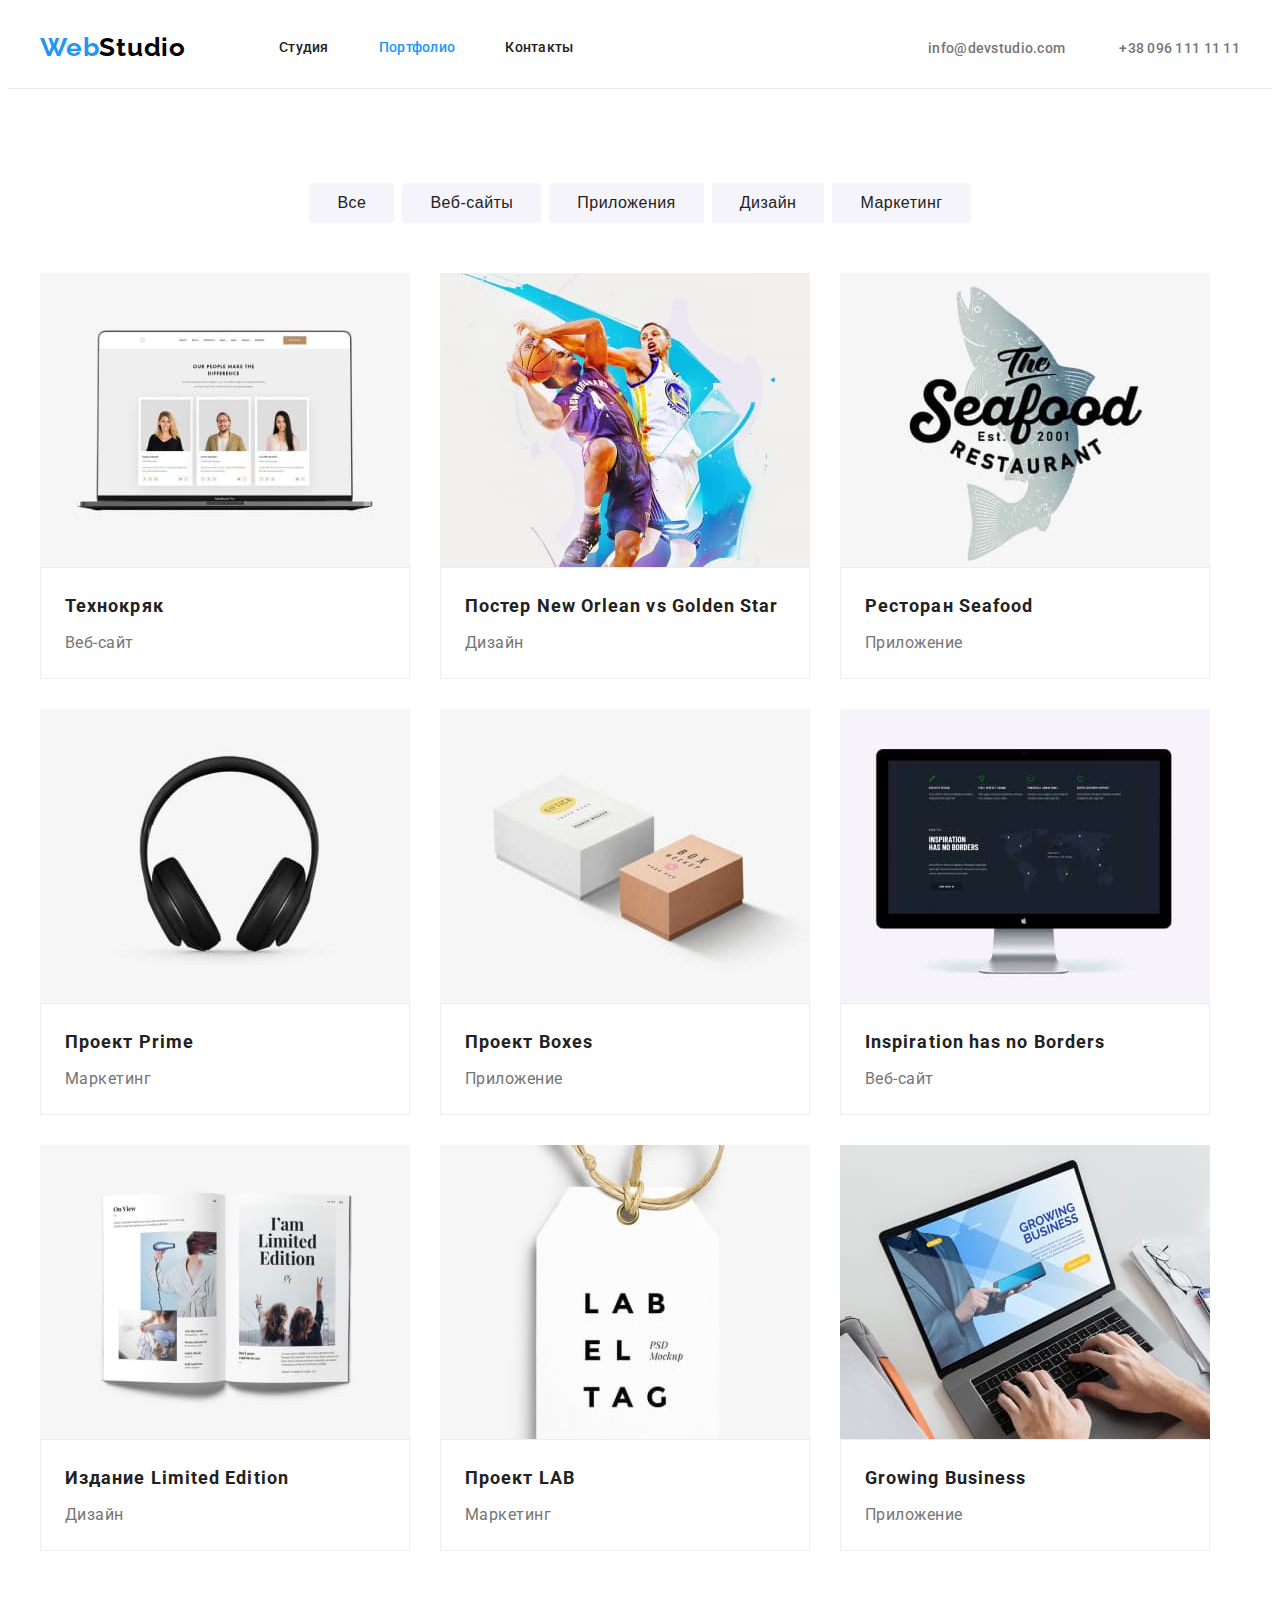
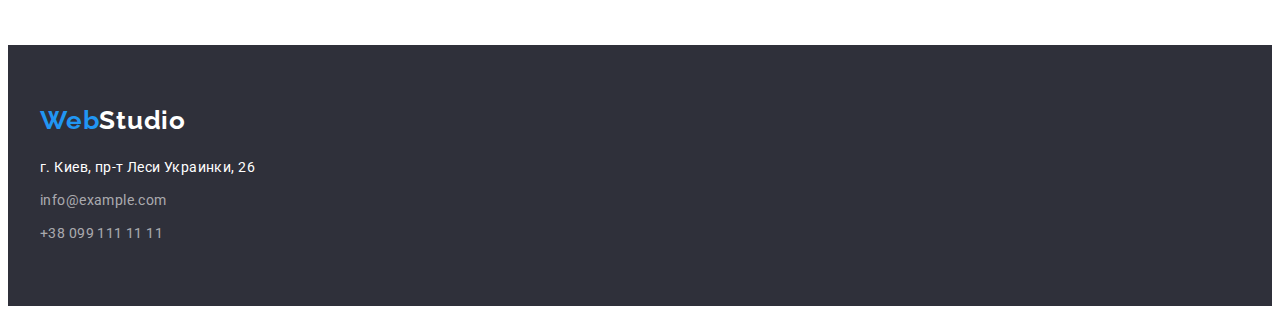
==== portfolio.html @ 8f037b8e "ДЗ-4 создал репозиторий" ====
<!DOCTYPE html>
<html lang="en">
<head>
    <meta charset="UTF-8">
    <meta http-equiv="X-UA-Compatible" content="IE=edge">
    <meta name="viewport" content="width=device-width, initial-scale=1.0">
    <link rel="preconnect" href="https://fonts.googleapis.com">
    <link rel="preconnect" href="https://fonts.gstatic.com" crossorigin>
    <link
        href="https://fonts.googleapis.com/css2?family=Raleway:wght@700&family=Roboto:wght@400;500;700;900&family=Shizuru&display=swap"
        rel="stylesheet">
    <link rel="stylesheet" href="https://cdnjs.cloudflare.com/ajax/libs/modern-normalize/1.1.0/modern-normalize.min.css"
        integrity="sha512-wpPYUAdjBVSE4KJnH1VR1HeZfpl1ub8YT/NKx4PuQ5NmX2tKuGu6U/JRp5y+Y8XG2tV+wKQpNHVUX03MfMFn9Q=="
        crossorigin="anonymous" referrerpolicy="no-referrer" />
    <title>Портфолио</title>
    <link rel="stylesheet" href="./css/styles.css">
</head>
<body>
    <header class="header">
        <div class="container">
            <div class="container-flex">
                <a href="index.html" class="logo"><span class="logo-styles">Web</span>Studio</a>
                <nav class="header-nav">
                    <ul class="header-list">
                        <li class="header-items"><a class="header-item" href="index.html">Студия</a></li>
                        <li class="header-items"><a class="header-item current" href="portfolio.html">Портфолио</a></li>
                        <li class="header-items"><a class="header-item" href="#contacts">Контакты</a></li>
                    </ul>
                </nav>
                <div class="active-link">
                    <a href="mailto:info@devstudio.com" class="header-mail">info@devstudio.com</a>
                    <a href="tel:+380961111111" class="header-tel">+38 096 111 11 11</a>
                </div>
            </div>
        </div>
    </header>
    <main class="portfolio-main">
        <section class="portfolio-main-section  conteiner-indent section">
            <div class="container">
                <h2 hidden lang="en">filter button</h2>
                <ul class="portfolio-main-btn">
                    <li class="portfolio-main-btn-item"><button type="button" class="portfolio-btn"><span class="portfolio-text-btn">Все</span></button></li>
                    <li class="portfolio-main-btn-item"><button type="button" class="portfolio-btn"><span class="portfolio-text-btn">Веб-сайты</span></button></li>
                    <li class="portfolio-main-btn-item"><button type="button" class="portfolio-btn"><span class="portfolio-text-btn">Приложения</span></button></li>
                    <li class="portfolio-main-btn-item"><button type="button" class="portfolio-btn"><span class="portfolio-text-btn">Дизайн</span></button></li>
                    <li class="portfolio-main-btn-item"><button type="button" class="portfolio-btn"><span class="portfolio-text-btn">Маркетинг</span></button></li>
                </ul>
                <ul class="portfolio-main-content">
                    <li class="portfolio-main-content-item">
                        <img src="./images/our-possibilities.jpg" alt="web-site" width="370" height="294" class="portfolio-main-img">
                        <div class="content-border">
                            <h3 class="portfolio-main-heading">Технокряк</h3>
                            <p class="portfolio-main-text">Веб-сайт</p>
                        </div>
                    </li>
                    <li class="portfolio-main-content-item">
                        <img src="./images/our-possibilities-1.jpg" alt="design" width="370" height="294" class="portfolio-main-img">
                        <div class="content-border">
                            <h3 class="portfolio-main-heading">Постер <span lang="en">New Orlean vs Golden Star</span></h3>
                            <p class="portfolio-main-text">Дизайн</p>
                        </div>
                    </li>
                    <li class="portfolio-main-content-item">
                        <img src="./images/our-possibilities-2.jpg" alt="appendix" width="370" height="294" class="portfolio-main-img">
                        <div class="content-border">
                            <h3 class="portfolio-main-heading">Ресторан <span lang="en">Seafood</span></h3>
                            <p class="portfolio-main-text">Приложение</p>
                        </div>
                    </li>
                    <li class="portfolio-main-content-item">
                        <img src="./images/our-possibilities-3.jpg" alt="marketing" width="370" height="294" class="portfolio-main-img">
                        <div class="content-border">
                        <h3 class="portfolio-main-heading">Проект <span lang="en">Prime</span></h3>
                        <p class="portfolio-main-text">Маркетинг</p>
                        </div>
                    </li>
                    <li class="portfolio-main-content-item">
                        <img src="./images/our-possibilities-4.jpg" alt="appendix" width="370" height="294" class="portfolio-main-img">
                        <div class="content-border">
                            <h3 class="portfolio-main-heading">Проект <span lang="en">Boxes</span></h3>
                            <p class="portfolio-main-text">Приложение</p>
                        </div>
                    </li>
                    <li class="portfolio-main-content-item">
                        <img src="./images/our-possibilities-5.jpg" alt="web-site" width="370" height="294" class="portfolio-main-img">
                       <div class="content-border">
                            <h3 lang="en" class="portfolio-main-heading">Inspiration has no Borders</h3>
                            <p class="portfolio-main-text">Веб-сайт</p>
                        </div>
                    </li>
                    <li class="portfolio-main-content-item">
                        <img src="./images/our-possibilities-6.jpg" alt="design" width="370" height="294" class="portfolio-main-img">
                        <div class="content-border">
                            <h3 class="portfolio-main-heading">Издание <span lang="en">Limited Edition</span></h3>
                            <p class="portfolio-main-text">Дизайн</p>
                        </div>
                    </li>
                    <li class="portfolio-main-content-item">
                        <img src="./images/our-possibilities-7.jpg" alt="marketing" width="370" height="294" class="portfolio-main-img">
                        <div class="content-border">
                            <h3 class="portfolio-main-heading">Проект <span lang="en">LAB</span></h3>
                            <p class="portfolio-main-text">Маркетинг</p>
                        </div>
                    </li>
                    <li class="portfolio-main-content-item">
                        <img src="./images/our-possibilities-8.jpg" alt="appendix" width="370" height="294" class="portfolio-main-img">
                        <div class="content-border">
                            <h3 lang="en" class="portfolio-main-heading">Growing Business</h3>
                            <p class="portfolio-main-text">Приложение</p>
                        </div>
                    </li>
                </ul>
            </div>
        </section>
    </main>
<footer class="footer" id="contacts">
    <div class="container">
        <a href="index.html" class="logo"><span class="logo-styles">Web</span><span
                class="footer-logo-item">Studio</span></a>
        <address class="footer-address">г. Киев, пр-т Леси Украинки, 26</address>
        <a href="mailto:info@example.com" class="footer-mail-text">info@example.com</a>
        <a href="tel:+380991111111" class="footer-tel-text">+38 099 111 11 11</a>
    </div>
</footer>
</body>
</html>
---- css/styles.css ----
:root {
    --title-nav-text-color: #212121;
    --active-text-color: #2196F3;
    --item-text-color: #757575;
    --white-text-color: #ffffff;
    --black-text-color: #000000;
    --footer-address-text-color: rgba(255, 255, 255, 0.6);
    --background: #2F303A;
    --background-color-team: #F5F4FA;

}

body {
    font-family: "Roboto", 'Times New Roman', Times, sans-serif;
    color: var(--item-text-color);
}

.container {
    width: 1200px;
    padding: 0 15px;
    margin: 0 auto;
}

.section {
    margin: auto;
}

p, h1, h2, h3, h4, h5 ,h6 {
    margin: 0;
}

ul, 
ol {
    margin: 0;
    padding-left: 0;
}

/*  Header index */

.header {
    border-bottom: 1px solid #ECECEC;
    margin: 0 auto;
    padding-top: 24px;
    padding-bottom: 25px;
}

.container-flex {
    display: flex;
    flex-direction: row;
    align-items: center;
    
}

.header-logo-container {
    padding-top: 24px;
}

.logo {
    margin-right: 93px;
    font-family: 'Raleway';
    font-weight: 700;
    font-size: 26px;
    line-height: 1.2;
    letter-spacing: 0.03em;
    color: var(--black-text-color);
}

.logo-styles {
    color: var(--active-text-color);
}

li{
    list-style: none;
}

a {
    text-decoration: none;
    color: var(--title-nav-text-color);
}

.header-list {
    display: flex;
    font-weight: 500;
    font-size: 14px;
    line-height: 1.14;
    letter-spacing: 0.02em;
}

.header-items {
    margin-right: 50px;
}

.header-items:last-child {
    margin: 0;
}

.header-items>a:hover,
.header-items>a:focus {
    color: var(--active-text-color);
}

.header-item.current {
    color: var(--active-text-color);
}

.header-mail, .header-tel {
    font-weight: 500;
    font-size: 14px;
    line-height: 1.14;
    letter-spacing: 0.02em;
    color: var(--item-text-color);
}

.header-mail {
    margin-right: 50px;
}

.active-link>a:hover, .active-link>a:focus{
    color: var(--active-text-color);
}

.active-link {
    margin-left: auto;
}

/* Main index */

 /* Section main-lead */

 .main-lead {
     padding-top: 200px;
     padding-bottom: 200px;
 }

.main-text{
    height: 600px;
    margin: auto;
    display: flex;
    flex-direction: column;

    background: var(--background);
}

.main-heading {
    max-width: 696px;
    margin-left: auto;
    margin-right: auto;
    margin-bottom: 30px;

    font-weight: 900;
    font-size: 44px;
    line-height: 1.36;
    text-align: center;
    letter-spacing: 0.06em;
    text-transform: uppercase;
    color: var(--white-text-color);
}
.main-btn {
    width: 200px;
    height: 50px;
    margin: 0 auto;
    border: none;

    box-shadow: 0px 4px 4px rgba(0, 0, 0, 0.15);
    border-radius: 4px;
    background-color: var(--active-text-color);
    cursor: pointer;
}

.main-btn:hover {
    background: #188CE8;
    box-shadow: 0px 4px 4px rgba(0, 0, 0, 0.15);
    border-radius: 4px;
}

.main-btn-text {
    font-family: inherit;
    font-style: normal;
    font-weight: 700;
    font-size: 16px;
    line-height: 30px;
    display: block;
    align-items: center;
    text-align: center;
    letter-spacing: 0.06em;
    color: var(--white-text-color);
}

/* Main-quality */

.main-list-content {
    padding-top: 94px;
}

.main-list {
    display: flex;
}

.main-item {
    margin-right: 30px;
}

.main-item:last-child {
    margin: 0;
}

.main-item-heading {
    margin-bottom: 10px;
    font-weight: 700;
    font-size: 14px;
    line-height: 16px;
    letter-spacing: 0.03em;
    text-transform: uppercase;
    color: var(--title-nav-text-color);
}

.main-item-text {
    width: 270px;

    font-weight: 400;
    font-size: 14px;
    line-height: 1.7;
    letter-spacing: 0.03em;
    color: var(--item-text-color);
}

/* Section main-skills */

img {
    display: block;
}

.main-skills {
    padding-top: 94px;
    padding-bottom: 94px;
}

.main-heading-text {
    font-weight: 700;
    font-size: 36px;
    line-height: 42px;
    text-align: center;
    letter-spacing: 0.03em;
    color: var(--title-nav-text-color);
}

.main-img {
    display: flex;
}

.main-img-item {
    margin-right: 30px;
}

.main-img-item:last-child {
    margin: 0;
}

.main-skills-heading {
    margin-bottom: 50px;
}
    
ul.main-img li {
    display: inline;
}

/* Section main-team */

.main-team {
    padding-top: 94px;
    padding-bottom: 94px;
    margin: auto;
    background-color: var(--background-color-team);
}

.main-team-heading {
    margin-bottom: 50px;
}

.main-team-list {
    display: flex;
}

.main-team-item {
    margin-right: 30px;
    width: 270px;
    height: 368px;

    text-align: center;

    box-shadow: 0px 1px 3px rgba(0, 0, 0, 0.12),
    0px 1px 1px rgba(0, 0, 0, 0.14),
    0px 2px 1px rgba(0, 0, 0, 0.2);
    border-radius: 0px 0px 4px 4px;
}

.main-team-item:last-child {
    margin: 0;
}

.main-team-info {
    padding-top: 30px;
    padding-bottom: 30px;
}

.main-team-fln {
    margin-bottom: 10px;
    font-weight: 500;
    font-size: 16px;
    line-height: 1.2;
    letter-spacing: 0.03em;
    color: var(--title-nav-text-color);
}

.main-team-profession {
    font-weight: 400;
    font-size: 16px;
    line-height: 1.2;
    letter-spacing: 0.03em;
    color: var(--item-text-color);
}

/* Footer index */

.footer {
    padding-top: 60px;
    padding-bottom: 60px;
    margin: auto;
    background: var(--background);
}

.footer-logo-item {
    color: var(--white-text-color);
}

.footer-address {
    margin-top: 20px;

    font-style: normal;
    font-weight: 400;
    font-size: 14px;
    line-height: 1.7;
    letter-spacing: 0.03em;
    color: var(--white-text-color);
}

.footer-mail-text, .footer-tel-text {
    font-weight: 400;
    font-size: 14px;
    line-height: 1.7;
    letter-spacing: 0.03em;
    color: var(--footer-address-text-color);

    display: block;
    margin-top: 9px;
}

.footer-mail-text:hover, .footer-mail-text:focus,
.footer-tel-text:hover, .footer-tel-text:focus {
    color: var(--active-text-color);
} 

/*-----------------Portfolio section-----------------*/

.portfolio-main-section {
    padding-top: 94px; 
    padding-bottom: 94px;
}

.portfolio-main-btn {
    display: flex;
    justify-content: center;
    margin-bottom: 50px;
}

.portfolio-main-btn-item {
    margin-right: 8px;
}

.portfolio-main-btn-item:last-child {
    margin: 0;
}

.portfolio-btn {
    background-color: var(--background-color-team);
    border-radius: 4px;
    border: none;
    cursor: pointer;
}

.portfolio-text-btn {
    display: block;
    margin: 6px 22px;

    font-family: inherit;
    font-style: normal;
    font-weight: 500;
    font-size: 16px;
    line-height: 26px;
    text-align: center;
    letter-spacing: 0.03em;
    color: var(--title-nav-text-color);
}

.portfolio-btn:hover, .portfolio-btn:focus {
    box-shadow: 0px 3px 1px rgba(0, 0, 0, 0.1),
    0px 1px 2px rgba(0, 0, 0, 0.08),
    0px 2px 2px rgba(0, 0, 0, 0.12);
    background: var(--active-text-color);
}

.portfolio-text-btn:hover, .portfolio-text-btn:focus {
    color: var(--white-text-color);
}

.portfolio-main-content {
    display: flex;
    flex-wrap: wrap;
    width: 1170px;
}

.portfolio-main-content-item {
    width: 370px; 
    margin-right: 30px;
    margin-bottom: 30px;
}

.portfolio-main-content-item:nth-last-child(-n+3) {
    margin-bottom: 0;
}

.portfolio-main-content-item:nth-child(3n) {
    margin-right: 0;
    
}

.content-border {
    padding: 20px 24px;
    border: 1px solid #EEEEEE;
}

.portfolio-main-heading {
    margin-bottom: 4px;
    font-weight: 700;
    font-size: 18px;
    line-height: 36px;
    letter-spacing: 0.06em;
    color: var(--title-nav-text-color);
}

.portfolio-main-text {
    font-weight: 400;
    font-size: 16px;
    line-height: 30px;
    letter-spacing: 0.03em;
    color: var(--item-text-color);
}
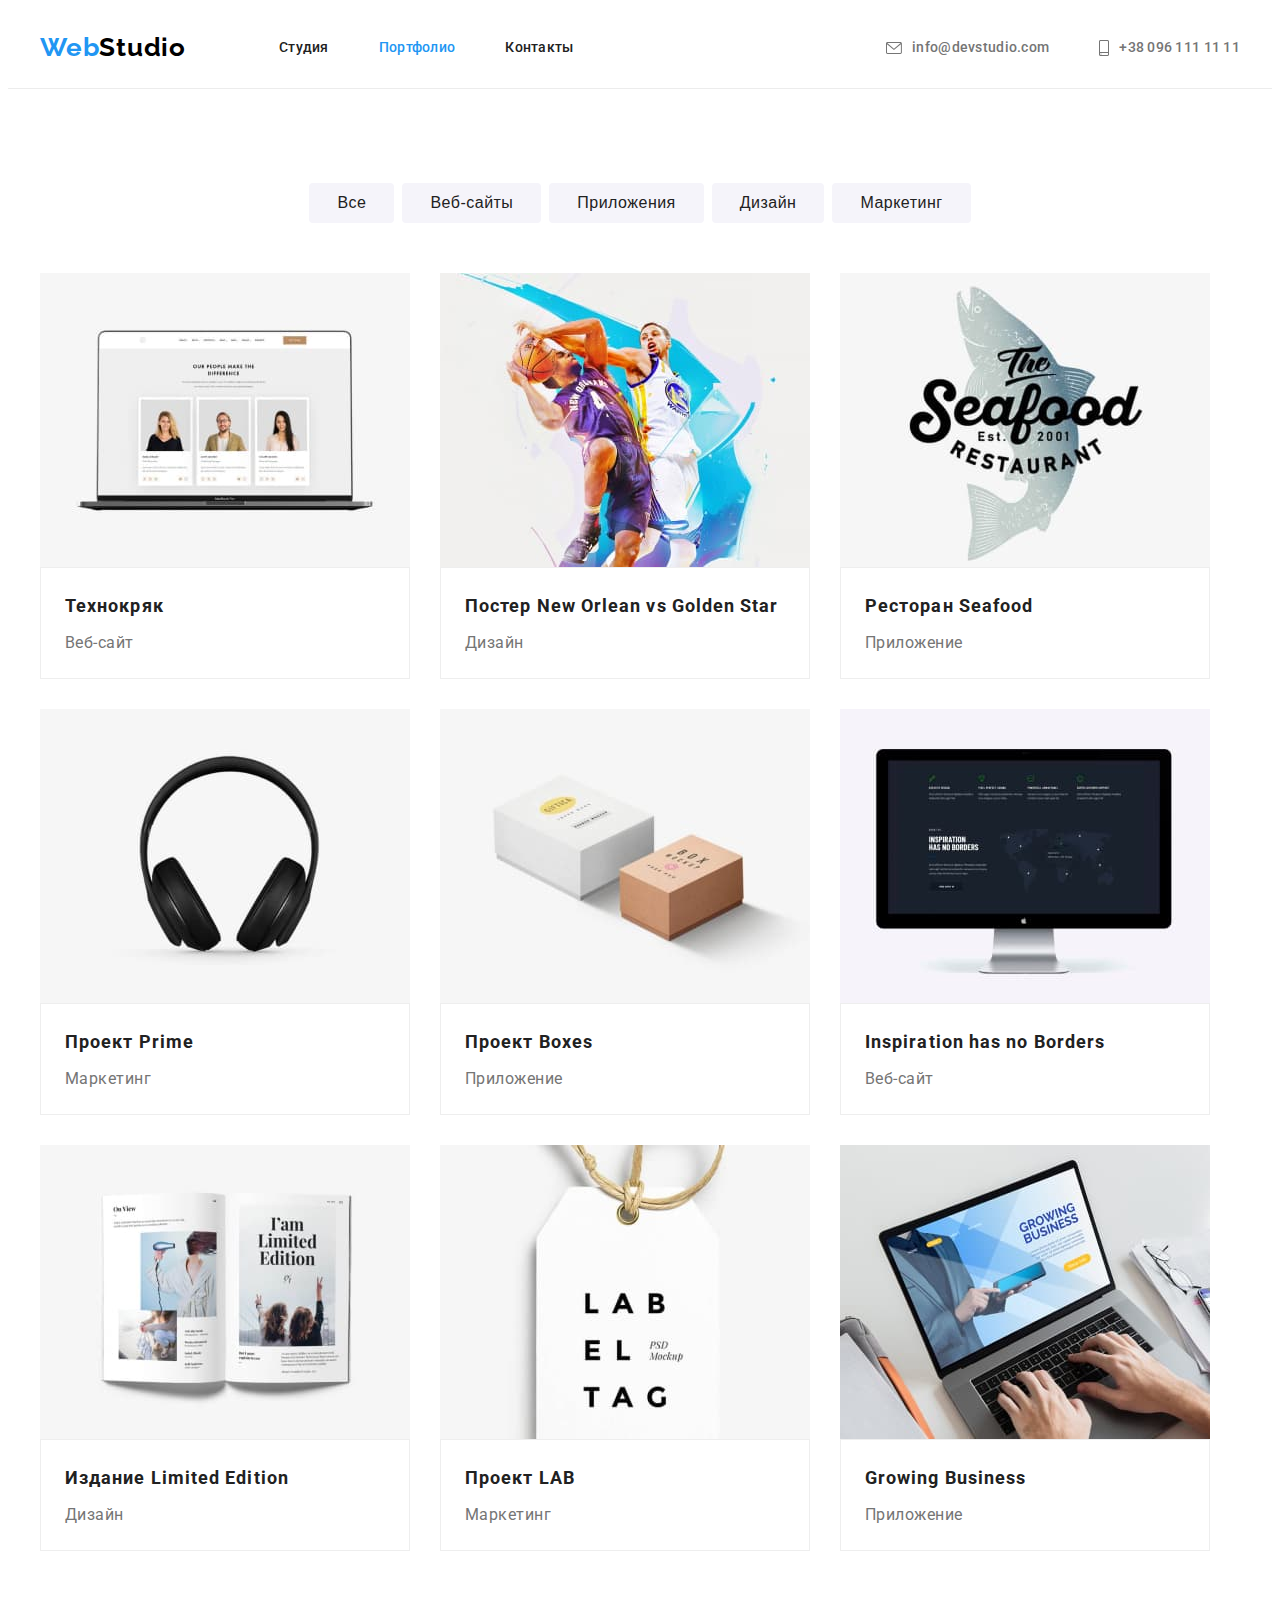
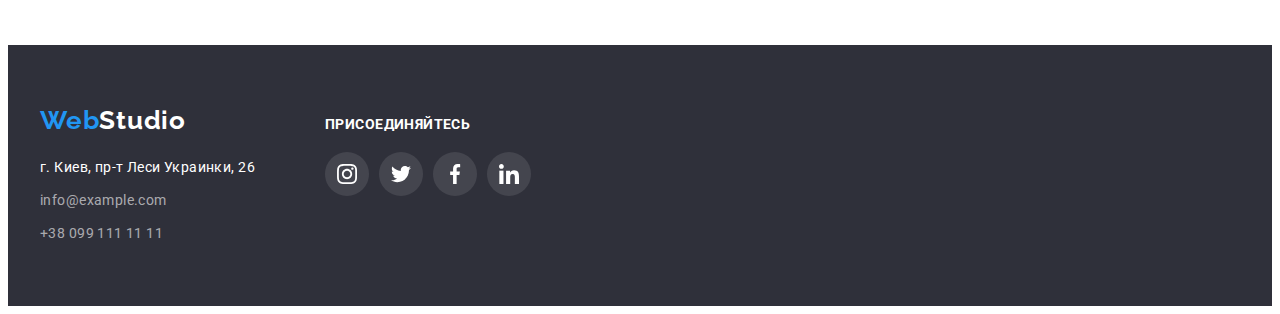
==== commit 735aa1fb: "ДЗ-4" ====
--- a/portfolio.html
+++ b/portfolio.html
@@ -28,8 +28,12 @@
                     </ul>
                 </nav>
                 <div class="active-link">
-                    <a href="mailto:info@devstudio.com" class="header-mail">info@devstudio.com</a>
-                    <a href="tel:+380961111111" class="header-tel">+38 096 111 11 11</a>
+                    <a href="mailto:info@devstudio.com" class="header-mail"><svg class="header-mail-icon" width="16" height="12">
+                            <use href="./images/icons.svg#icon-header-envelope"></use>
+                        </svg>info@devstudio.com</a>
+                    <a href="tel:+380961111111" class="header-tel"><svg class="header-mail-icon" width="10" height="16">
+                            <use href="./images/icons.svg#icon-header-smartphone"></use>
+                        </svg>+38 096 111 11 11</a>
                 </div>
             </div>
         </div>
@@ -113,14 +117,49 @@
             </div>
         </section>
     </main>
-<footer class="footer" id="contacts">
-    <div class="container">
-        <a href="index.html" class="logo"><span class="logo-styles">Web</span><span
-                class="footer-logo-item">Studio</span></a>
-        <address class="footer-address">г. Киев, пр-т Леси Украинки, 26</address>
-        <a href="mailto:info@example.com" class="footer-mail-text">info@example.com</a>
-        <a href="tel:+380991111111" class="footer-tel-text">+38 099 111 11 11</a>
-    </div>
-</footer>
+    <footer class="footer" id="contacts">
+        <div class="container">
+            <div class="footer-info">
+                <a href="index.html" class="logo footer-logo-mar"><span class="logo-styles">Web</span><span
+                        class="footer-logo-item">Studio</span></a>
+                <address class="footer-address">г. Киев, пр-т Леси Украинки, 26</address>
+                <a href="mailto:info@example.com" class="footer-mail-text">info@example.com</a>
+                <a href="tel:+380991111111" class="footer-tel-text">+38 099 111 11 11</a>
+            </div>
+            <div class="footer-social-links">
+                <p class="footer-text">присоединяйтесь</p>
+                <ul class="team-social-links">
+                    <li class="social-links-item footer-social-link">
+                        <a class="social-links">
+                            <svg class="footer-color-icon" width="20" height="20">
+                                <use href="./images/icons.svg#icon-network-instagram"></use>
+                            </svg>
+                        </a>
+                    </li>
+                    <li class="social-links-item footer-social-link">
+                        <a class="social-links">
+                            <svg class="footer-color-icon" width="20" height="20">
+                                <use href="./images/icons.svg#icon-network-twitter"></use>
+                            </svg>
+                        </a>
+                    </li>
+                    <li class="social-links-item footer-social-link">
+                        <a class="social-links">
+                            <svg class="footer-color-icon" width="20" height="20">
+                                <use href="./images/icons.svg#icon-network-facebook"></use>
+                            </svg>
+                        </a>
+                    </li>
+                    <li class="social-links-item footer-social-link">
+                        <a class="social-links">
+                            <svg class="footer-color-icon" width="20" height="20">
+                                <use href="./images/icons.svg#icon-network-linkedin"></use>
+                            </svg>
+                        </a>
+                    </li>
+                </ul>
+            </div>
+        </div>
+    </footer>
 </body>
 </html>--- a/css/styles.css
+++ b/css/styles.css
@@ -111,16 +111,43 @@
     color: var(--item-text-color);
 }
 
+.header-mail-icon {
+    fill: var(--item-text-color);
+    margin-right: 10px;
+}
+
+
 .header-mail {
     margin-right: 50px;
-}
-
+    display: flex;
+    align-items: center;
+}
+
+.header-tel {
+    display: flex;
+    align-items: center;
+}
+
+.header-mail-icon {
+    fill: var(--item-text-color);
+    margin-right: 10px;
+}
 .active-link>a:hover, .active-link>a:focus{
     color: var(--active-text-color);
 }
 
+.active-link>a:hover .header-mail-icon, 
+.active-link>a:focus .header-mail-icon,
+.active-link>a:focus .header-tel-icon,
+.active-link>a:focus .header-tel-icon {
+    fill: var(--active-text-color);
+}
+
+
+
 .active-link {
     margin-left: auto;
+    display: flex;
 }
 
 /* Main index */
@@ -133,12 +160,21 @@
  }
 
 .main-text{
+    max-width: 1600px;
     height: 600px;
     margin: auto;
     display: flex;
     flex-direction: column;
 
-    background: var(--background);
+    background: #C4C4C4;
+    background-image: linear-gradient(
+        rgba(47, 48, 58, 0.4), 
+        rgba(47, 48, 58, 0.4)
+        ),
+        url(../images/main-bg-img.jpg);
+    background-repeat: no-repeat;
+    background-position: center;
+    background-size: cover;
 }
 
 .main-heading {
@@ -204,6 +240,16 @@
     margin: 0;
 }
 
+.content-icon {
+    display: flex;
+    width: 270px;
+    height: 120px;
+    padding: 25px 100px;   
+    margin-bottom: 30px;
+    background: var(--background-color-team);
+    border-radius: 4px;
+}
+
 .main-item-heading {
     margin-bottom: 10px;
     font-weight: 700;
@@ -284,7 +330,6 @@
 .main-team-item {
     margin-right: 30px;
     width: 270px;
-    height: 368px;
 
     text-align: center;
 
@@ -318,6 +363,80 @@
     line-height: 1.2;
     letter-spacing: 0.03em;
     color: var(--item-text-color);
+
+    margin-bottom: 16px;
+}
+
+.team-social-links{
+    display: flex;
+    justify-content: center;
+}
+.social-links-item + .social-links-item{
+    margin-left: 10px;
+}
+.social-links {
+    width: 44px;
+    height: 44px;
+    border-radius: 50%;
+    display: flex;
+    justify-content: center;
+    align-items: center;
+    cursor: pointer;
+}
+.social-links-icon{
+    fill: #AFB1B8;
+}
+
+.social-links:hover {
+    background-color: var(--active-text-color);
+}
+
+.social-links:hover .social-links-icon {
+    fill: var(--white-text-color);
+}
+
+/* clients */
+
+.main-clients {
+    padding: 94px 0px;
+}
+
+.main-clients-heading {
+    margin-bottom: 50px;
+}
+
+.main-clients-list {
+    display: flex;
+    justify-content: center;
+}
+
+.main-clients-item +.main-clients-item {
+    margin-left: 30px;
+}
+
+.main-clients-link {
+    width: 170px;
+    height: 92px;
+    display: flex;
+    justify-content: center;
+    align-items: center;
+    border: 1px solid #AFB1B8;
+    box-sizing: border-box;
+    border-radius: 4px;
+    cursor: pointer;
+}
+
+.main-clients-icon {
+    fill: #AFB1B8;
+}
+
+.main-clients-link:hover,.main-clients-link:focus {
+    border: 1px solid var(--active-text-color);
+}
+
+.main-clients-link:hover .main-clients-icon,
+.main-clients-link:focus .main-clients-icon {
+    fill: var(--active-text-color);
 }
 
 /* Footer index */
@@ -329,6 +448,14 @@
     background: var(--background);
 }
 
+.footer-info {
+    margin-right: 70px;
+}
+
+.footer-logo-mar {
+    margin: 0;
+}
+
 .footer-logo-item {
     color: var(--white-text-color);
 }
@@ -359,6 +486,34 @@
 .footer-tel-text:hover, .footer-tel-text:focus {
     color: var(--active-text-color);
 } 
+
+.footer>.container {
+    display: flex;
+    align-items: baseline;
+}
+
+.footer-social-links {
+}
+
+.footer-text {
+    font-weight: 700;
+    font-size: 14px;
+    line-height: 16px;
+    letter-spacing: 0.03em;
+    text-transform: uppercase;
+    
+    color: #FFFFFF;
+    margin-bottom: 20px;
+}
+
+.footer-social-link {
+    background: rgba(255, 255, 255, 0.1);
+    border-radius: 50%;
+}
+
+.footer-color-icon {
+    fill: var(--white-text-color);
+}
 
 /*-----------------Portfolio section-----------------*/
 
@@ -423,6 +578,7 @@
     width: 370px; 
     margin-right: 30px;
     margin-bottom: 30px;
+    cursor: pointer;
 }
 
 .portfolio-main-content-item:nth-last-child(-n+3) {
@@ -432,6 +588,12 @@
 .portfolio-main-content-item:nth-child(3n) {
     margin-right: 0;
     
+}
+
+.portfolio-main-content-item:hover {
+    box-shadow: 0px 1px 1px rgba(0, 0, 0, 0.12),
+    0px 4px 4px rgba(0, 0, 0, 0.06),
+    1px 4px 6px rgba(0, 0, 0, 0.16);
 }
 
 .content-border {
